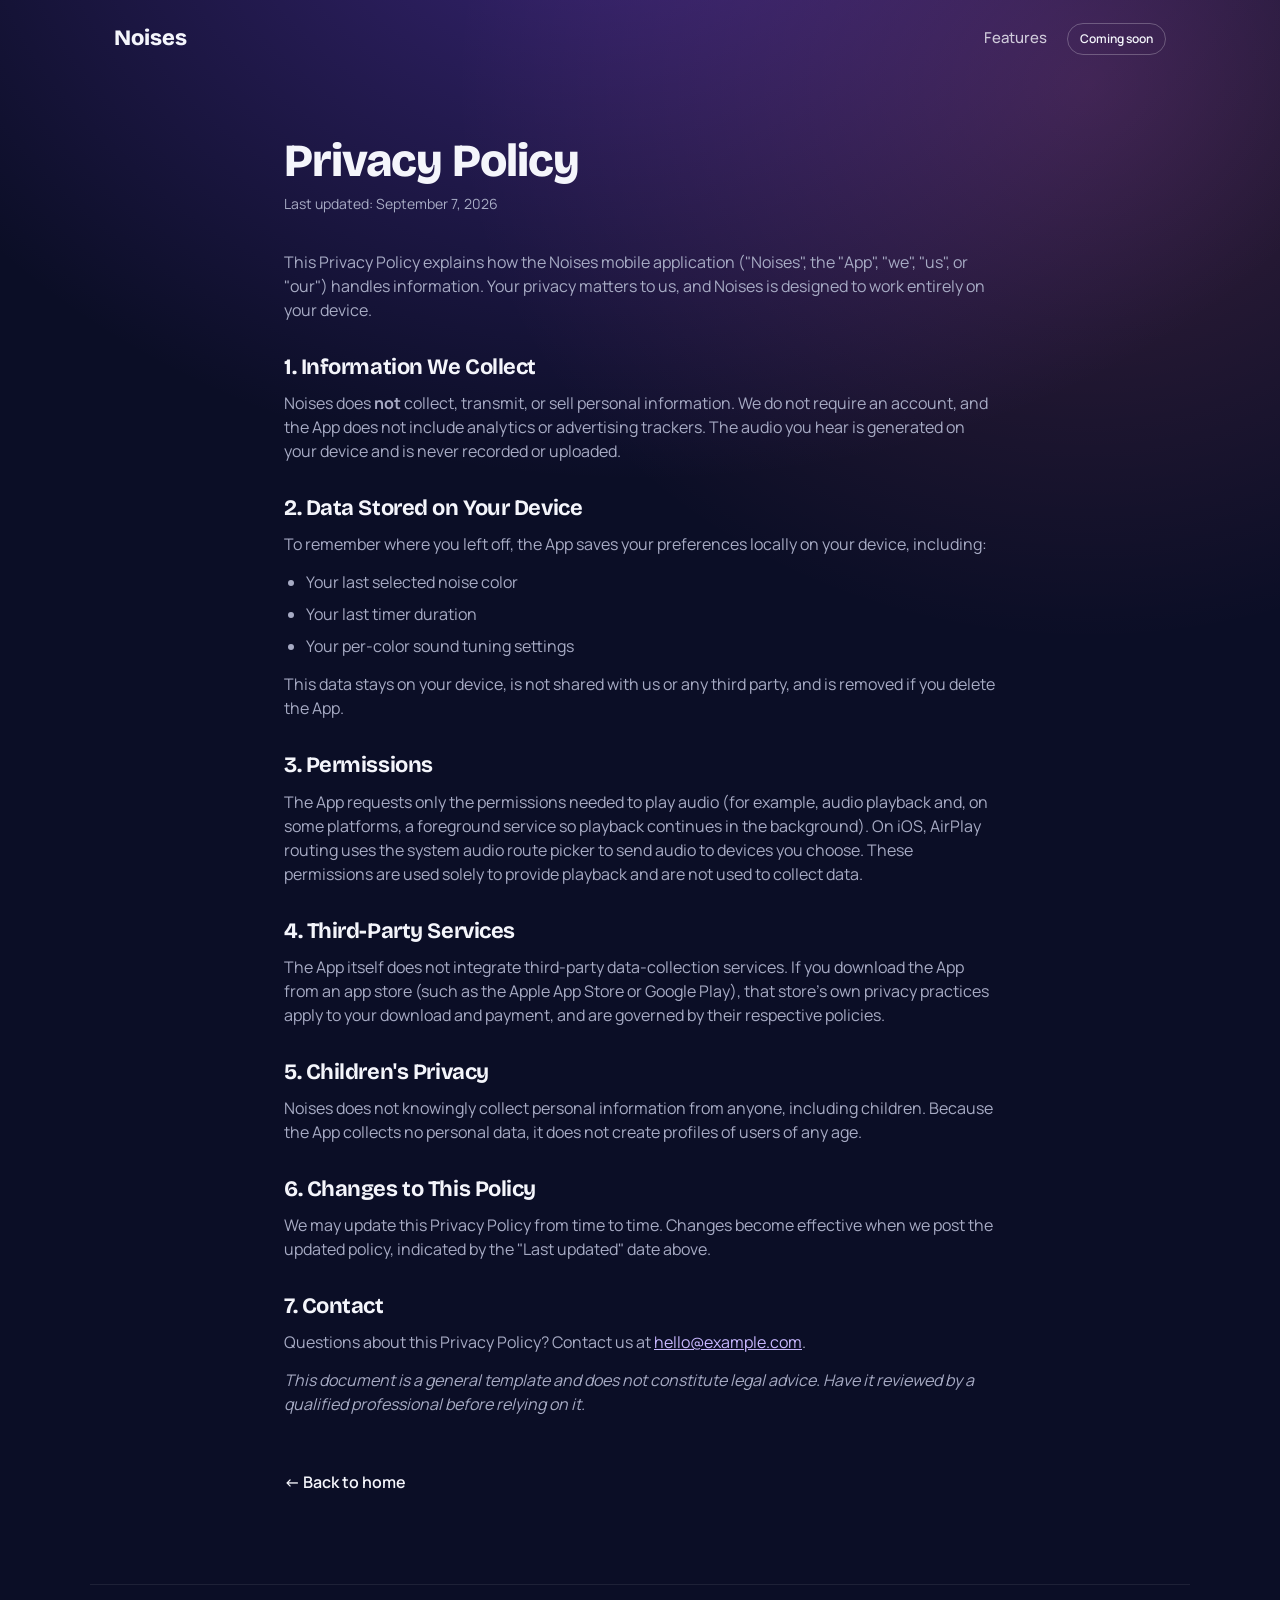
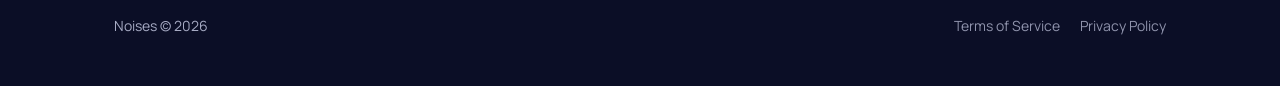
==== privacy.html @ 03eb59d2 "feat: add Terms & Privacy pages, swap footer GitHub link for legal links, use app icon as favicon" ====
<!DOCTYPE html>
<html lang="en">
<head>
  <meta charset="UTF-8" />
  <meta name="viewport" content="width=device-width, initial-scale=1" />
  <title>Privacy Policy — Noises</title>
  <meta name="description" content="Privacy Policy for the Noises app." />
  <link rel="icon" type="image/png" href="favicon.png" />
  <link rel="apple-touch-icon" href="favicon.png" />
  <link rel="preconnect" href="https://fonts.googleapis.com" />
  <link rel="preconnect" href="https://fonts.gstatic.com" crossorigin />
  <link href="https://fonts.googleapis.com/css2?family=Bricolage+Grotesque:opsz,wght@12..96,600;12..96,800&family=Manrope:wght@400;500;600&display=swap" rel="stylesheet" />
  <link rel="stylesheet" href="styles.css" />
</head>
<body>
  <header class="nav" id="top">
    <a class="wordmark" href="index.html">Noises</a>
    <nav class="nav-links" aria-label="Primary">
      <a href="index.html#features">Features</a>
      <span class="pill" aria-label="Coming soon">Coming soon</span>
    </nav>
  </header>
  <main class="legal">
    <h1>Privacy Policy</h1>
    <p class="updated">Last updated: September 7, 2026</p>

    <p>This Privacy Policy explains how the Noises mobile application ("Noises", the "App", "we", "us", or "our") handles information. Your privacy matters to us, and Noises is designed to work entirely on your device.</p>

    <h2>1. Information We Collect</h2>
    <p>Noises does <strong>not</strong> collect, transmit, or sell personal information. We do not require an account, and the App does not include analytics or advertising trackers. The audio you hear is generated on your device and is never recorded or uploaded.</p>

    <h2>2. Data Stored on Your Device</h2>
    <p>To remember where you left off, the App saves your preferences locally on your device, including:</p>
    <ul>
      <li>Your last selected noise color</li>
      <li>Your last timer duration</li>
      <li>Your per-color sound tuning settings</li>
    </ul>
    <p>This data stays on your device, is not shared with us or any third party, and is removed if you delete the App.</p>

    <h2>3. Permissions</h2>
    <p>The App requests only the permissions needed to play audio (for example, audio playback and, on some platforms, a foreground service so playback continues in the background). On iOS, AirPlay routing uses the system audio route picker to send audio to devices you choose. These permissions are used solely to provide playback and are not used to collect data.</p>

    <h2>4. Third-Party Services</h2>
    <p>The App itself does not integrate third-party data-collection services. If you download the App from an app store (such as the Apple App Store or Google Play), that store's own privacy practices apply to your download and payment, and are governed by their respective policies.</p>

    <h2>5. Children's Privacy</h2>
    <p>Noises does not knowingly collect personal information from anyone, including children. Because the App collects no personal data, it does not create profiles of users of any age.</p>

    <h2>6. Changes to This Policy</h2>
    <p>We may update this Privacy Policy from time to time. Changes become effective when we post the updated policy, indicated by the "Last updated" date above.</p>

    <h2>7. Contact</h2>
    <p>Questions about this Privacy Policy? Contact us at <a href="mailto:hello@example.com">hello@example.com</a>.</p>

    <p><em>This document is a general template and does not constitute legal advice. Have it reviewed by a qualified professional before relying on it.</em></p>

    <a class="back" href="index.html">← Back to home</a>
  </main>
  <footer class="footer">
    <p>Noises © 2026</p>
    <nav class="footer-links" aria-label="Legal">
      <a href="terms.html">Terms of Service</a>
      <a href="privacy.html">Privacy Policy</a>
    </nav>
  </footer>
</body>
</html>
---- styles.css ----
:root {
  --bg: #0b0e26;
  --bg-2: #08091a;
  --violet: #8a4dff;
  --pink: #ff6fa5;
  --text: #f4f5fb;
  --muted: #a7abc4;
  --maxw: 1100px;
  --font-display: "Bricolage Grotesque", system-ui, sans-serif;
  --font-body: "Manrope", system-ui, sans-serif;
}
* { box-sizing: border-box; margin: 0; padding: 0; }
html { scroll-behavior: smooth; }
body {
  font-family: var(--font-body);
  color: var(--text);
  background:
    radial-gradient(120% 70% at 50% -10%, rgba(138,77,255,.38), transparent 55%),
    radial-gradient(90% 60% at 85% 5%, rgba(255,111,165,.18), transparent 55%),
    var(--bg);
  min-height: 100vh;
  line-height: 1.5;
  -webkit-font-smoothing: antialiased;
}
h1, h2, h3 { font-family: var(--font-display); letter-spacing: -0.02em; line-height: 1.05; }
a { color: inherit; }
img, svg { display: block; }

/* Nav */
.nav {
  display: flex; align-items: center; justify-content: space-between;
  max-width: var(--maxw); margin: 0 auto; padding: 22px 24px;
}
.wordmark { font-family: var(--font-display); font-weight: 800; font-size: 22px; text-decoration: none; }
.nav-links { display: flex; align-items: center; gap: 20px; }
.nav-links a { text-decoration: none; font-weight: 500; font-size: 15px; opacity: .8; }
.nav-links a:hover { opacity: 1; }
.nav-links a:focus-visible, .wordmark:focus-visible, .footer a:focus-visible { outline: 2px solid var(--violet); outline-offset: 3px; border-radius: 4px; }
.pill {
  font-size: 12px; font-weight: 600; padding: 6px 12px; border-radius: 999px;
  border: 1px solid rgba(255,255,255,.25); color: var(--text);
}

/* Hero */
.hero { position: relative; overflow: hidden; min-height: 82vh; display: flex; flex-direction: column; }
.hero-inner {
  max-width: var(--maxw); margin: 0 auto; padding: 8vh 24px 0; text-align: center;
  position: relative; z-index: 2;
}
.hero h1 { font-size: clamp(38px, 7vw, 76px); font-weight: 800; }
.hero-sub { margin: 18px auto 30px; max-width: 560px; font-size: clamp(16px, 2.2vw, 20px); color: var(--muted); }

/* Badge (shared) */
.badge {
  display: inline-flex; align-items: center; gap: 9px;
  background: #fff; color: #111; font-weight: 600; font-size: 14px;
  padding: 12px 18px; border-radius: 12px;
  box-shadow: 0 10px 30px rgba(138,77,255,.25);
}

/* Hero illustration */
.hero-art { position: absolute; bottom: 0; left: 0; width: 100%; height: 46vh; min-height: 220px; z-index: 1; }
.hero-art .stars circle { fill: #fff; opacity: .75; }

/* Shared section title */
.section-title { text-align: center; font-size: clamp(26px, 4vw, 40px); font-weight: 800; }

/* Features */
.features { max-width: var(--maxw); margin: 0 auto; padding: 90px 24px; }
.features .section-title { margin-bottom: 42px; }
.feature-grid { list-style: none; display: grid; grid-template-columns: repeat(3, 1fr); gap: 20px; }
.feature {
  background: rgba(255,255,255,.04); border: 1px solid rgba(255,255,255,.08);
  border-radius: 18px; padding: 26px;
}
.feature h3 { font-size: 19px; margin-bottom: 8px; }
.feature p { color: var(--muted); font-size: 15px; }
.swatches { display: flex; gap: 7px; margin-bottom: 16px; }
.swatches span { width: 20px; height: 20px; border-radius: 50%; box-shadow: 0 0 0 1px rgba(255,255,255,.15); }

/* Closing CTA */
.cta { text-align: center; padding: 90px 24px 100px; }
.cta-sub { color: var(--muted); margin: 14px auto 28px; max-width: 460px; }

/* Footer */
.footer {
  max-width: var(--maxw); margin: 0 auto; padding: 30px 24px 50px;
  display: flex; align-items: center; justify-content: space-between;
  border-top: 1px solid rgba(255,255,255,.08); color: var(--muted); font-size: 14px;
}
.footer a { text-decoration: none; opacity: .85; }
.footer a:hover { opacity: 1; }

/* Scroll-reveal (JS adds .is-visible) */
.reveal { opacity: 0; transform: translateY(16px); transition: opacity .7s ease, transform .7s ease; }
.reveal.is-visible { opacity: 1; transform: none; }
.hero .reveal:nth-child(1) { transition-delay: .05s; }
.hero .reveal:nth-child(2) { transition-delay: .15s; }
.hero .reveal:nth-child(3) { transition-delay: .25s; }

/* Tablet */
@media (max-width: 860px) {
  .feature-grid { grid-template-columns: repeat(2, 1fr); }
}
/* Mobile */
@media (max-width: 560px) {
  .feature-grid { grid-template-columns: 1fr; }
  .nav { padding: 18px 18px; }
  .nav-links { gap: 12px; }
  .footer { flex-direction: column; gap: 10px; text-align: center; }
}

/* Respect reduced motion */
@media (prefers-reduced-motion: reduce) {
  html { scroll-behavior: auto; }
  .reveal { opacity: 1; transform: none; transition: none; }
}

/* Footer legal links */
.footer-links { display: flex; gap: 20px; }
.footer-links a { text-decoration: none; opacity: .85; }
.footer-links a:hover { opacity: 1; }
.footer-links a:focus-visible { outline: 2px solid var(--violet); outline-offset: 3px; border-radius: 4px; }

/* Legal pages (Terms / Privacy) */
.legal { max-width: 760px; margin: 0 auto; padding: 60px 24px 90px; }
.legal h1 { font-size: clamp(30px, 5vw, 46px); font-weight: 800; margin-bottom: 8px; }
.legal .updated { color: var(--muted); font-size: 14px; margin-bottom: 36px; }
.legal h2 { font-size: 22px; font-weight: 700; margin: 34px 0 12px; }
.legal p { color: var(--muted); margin-bottom: 14px; }
.legal ul { color: var(--muted); margin: 0 0 14px 22px; }
.legal li { margin-bottom: 8px; }
.legal a { color: #c9b8ff; text-decoration: underline; }
.legal .back { display: inline-block; margin-top: 40px; font-weight: 600; text-decoration: none; color: var(--text); }
.legal .back:hover { opacity: .85; }
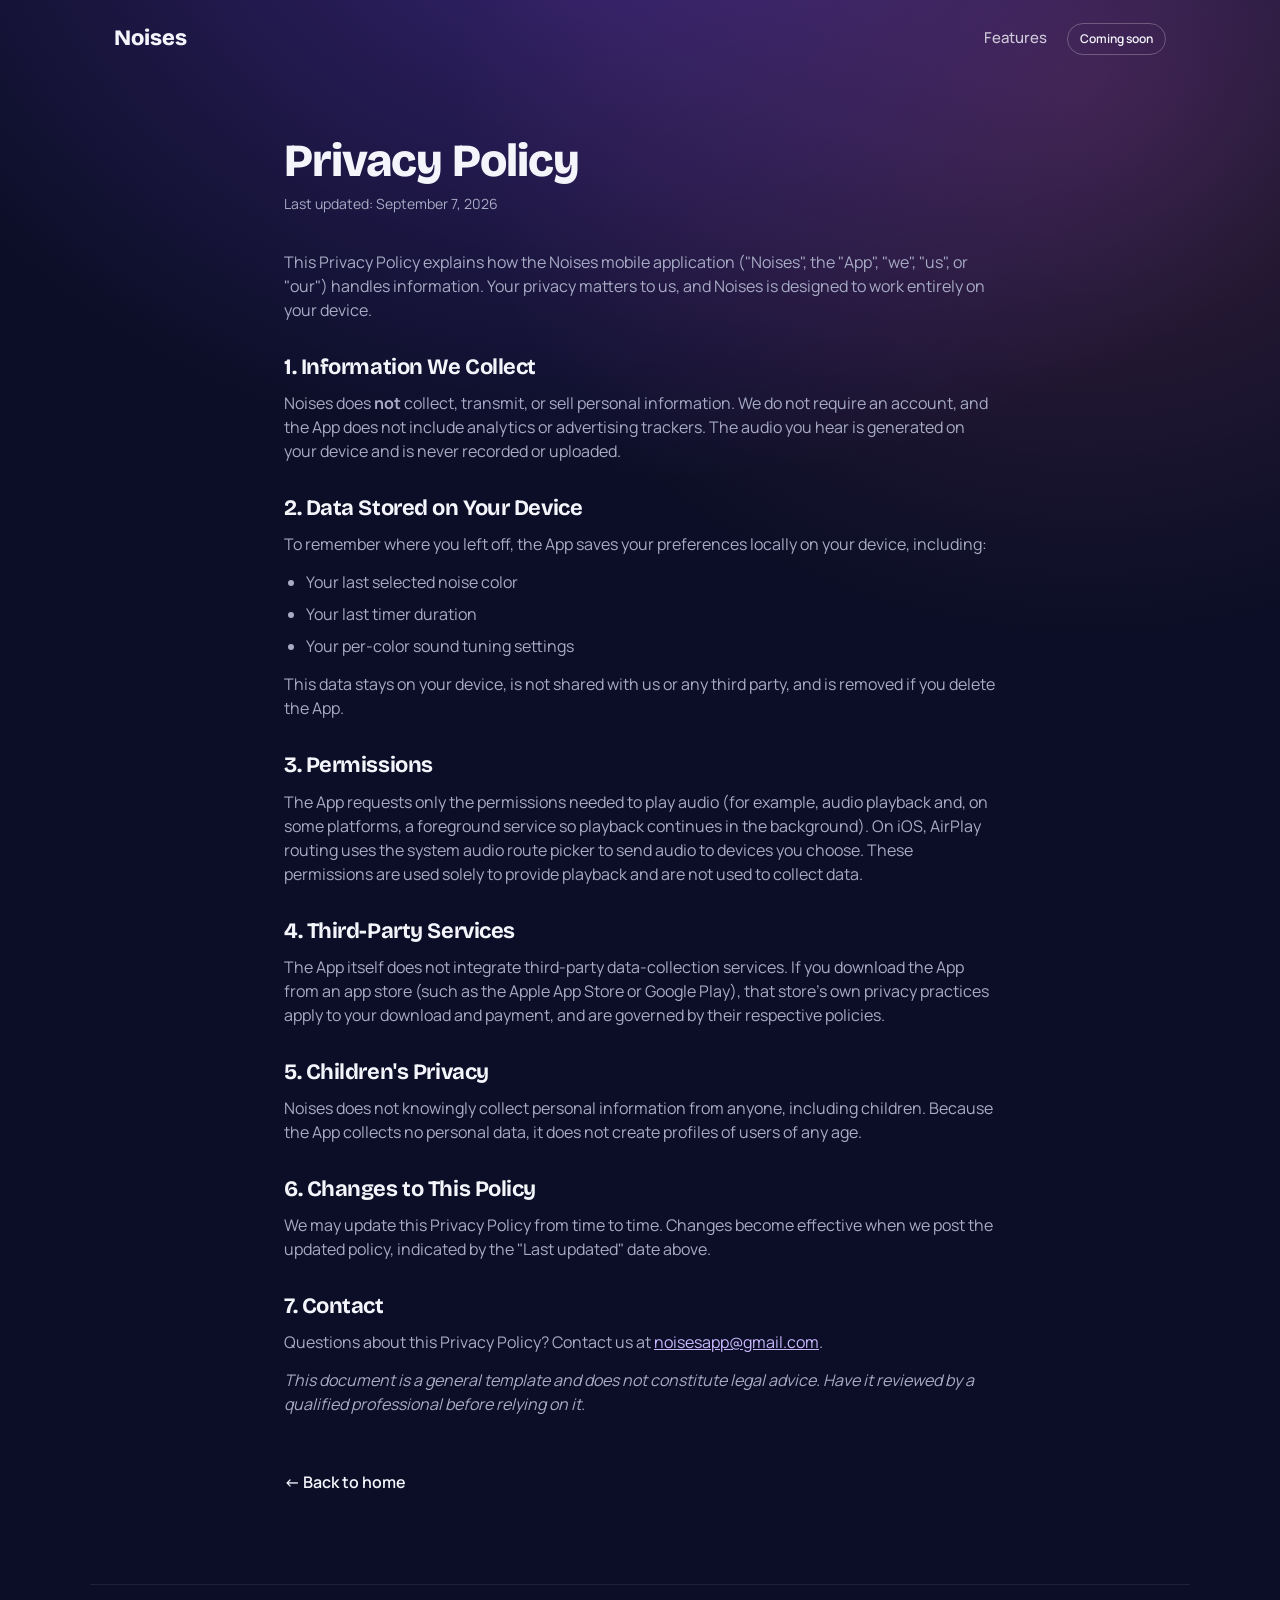
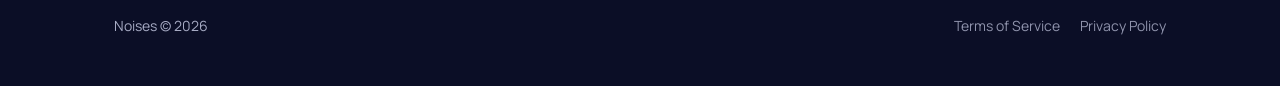
==== commit 2f33877a: "update email" ====
--- a/privacy.html
+++ b/privacy.html
@@ -51,7 +51,7 @@
     <p>We may update this Privacy Policy from time to time. Changes become effective when we post the updated policy, indicated by the "Last updated" date above.</p>
 
     <h2>7. Contact</h2>
-    <p>Questions about this Privacy Policy? Contact us at <a href="mailto:hello@example.com">hello@example.com</a>.</p>
+    <p>Questions about this Privacy Policy? Contact us at <a href="mailto:noisesapp@gmail.com">noisesapp@gmail.com</a>.</p>
 
     <p><em>This document is a general template and does not constitute legal advice. Have it reviewed by a qualified professional before relying on it.</em></p>
 
